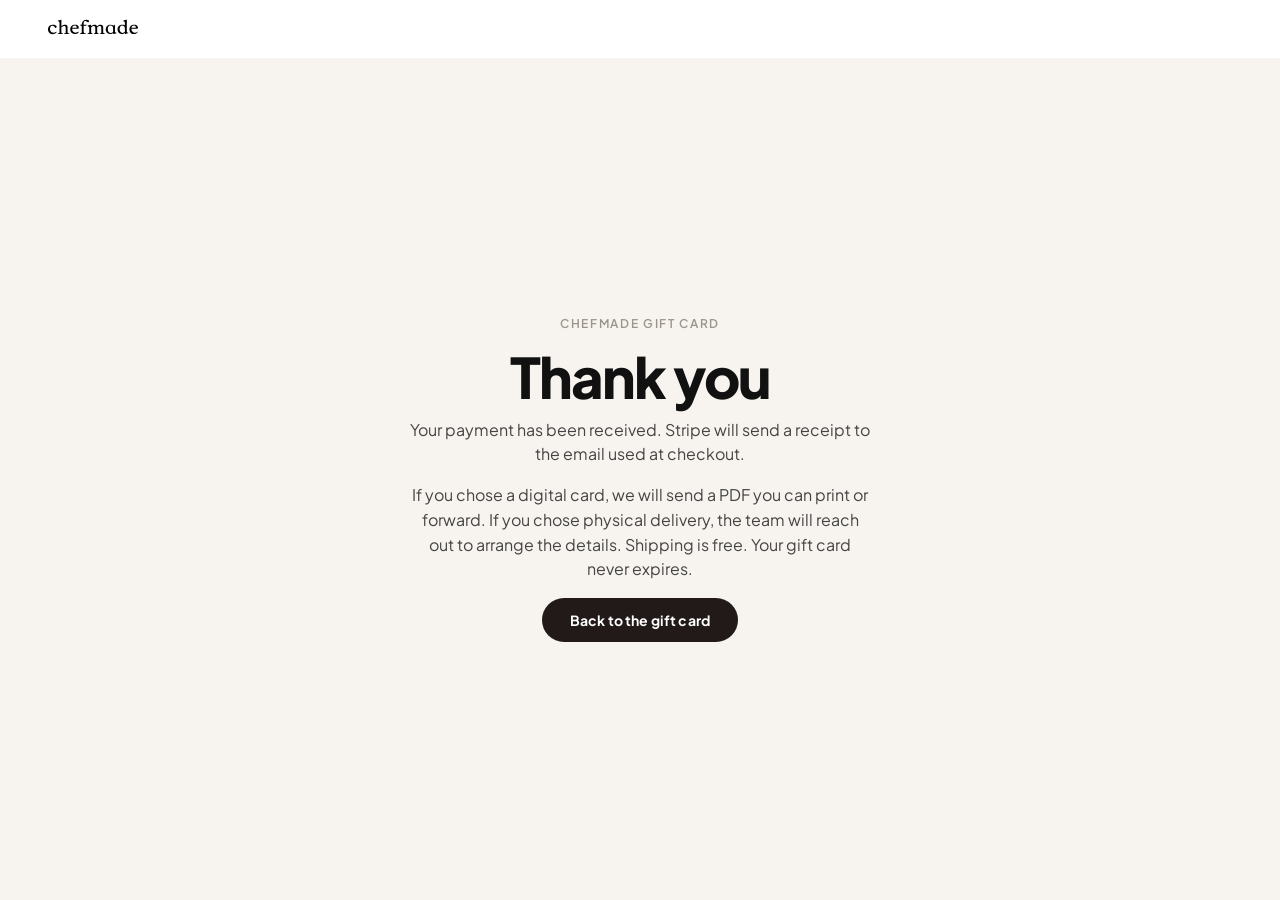
==== tak/index.html @ 8dfdbf33 "Initial Chefmade gift card static site" ====
<!DOCTYPE html>
<html lang="en">
<head>
  <meta charset="utf-8">
  <meta name="viewport" content="width=device-width, initial-scale=1">
  <title>Thank you — Chefmade Gift Card</title>
  <link rel="icon" type="image/png" sizes="32x32" href="/assets/img/favicon-32x32.png">
  <link rel="apple-touch-icon" href="/assets/img/apple-touch-icon.png">
  <link rel="preconnect" href="https://fonts.googleapis.com">
  <link rel="preconnect" href="https://fonts.gstatic.com" crossorigin>
  <link href="https://fonts.googleapis.com/css2?family=Plus+Jakarta+Sans:wght@400;700;800&display=swap" rel="stylesheet">
  <link rel="stylesheet" href="/css/style.css">
</head>
<body class="thanks">
  <header class="site-header">
    <a class="logo" href="/" aria-label="Chefmade">
      <img src="/assets/img/logo_black.svg" alt="chefmade">
    </a>
  </header>
  <main class="thanks-body">
    <div>
      <div class="preview-label">CHEFMADE GIFT CARD</div>
      <h1>Thank you</h1>
      <p>Your payment has been received. Stripe will send a receipt to the email used at checkout.</p>
      <p>If you chose a digital card, we will send a PDF you can print or forward. If you chose physical delivery, the team will reach out to arrange the details. Shipping is free. Your gift card never expires.</p>
      <a class="btn btn-dark" href="/">Back to the gift card</a>
    </div>
  </main>
</body>
</html>
---- css/style.css ----
:root {
  --black: #000000;
  --ink: #111111;
  --brown: #221a19;
  --cream: #f7f3ee;
  --white: #ffffff;
  --panel: #f2f2f1;
  --muted: #6b6b6b;
  --muted-2: #8a8a8a;
  --line: #e7e2db;
  --gold: #c8a448;
  --gold-text: #c9a24a;
  --gold-soft: #f6f0e4;
  --tip: #f3eee6;
  --green-a: #577f67;
  --green-b: #097032;
  --trust: #00b67a;
  --shadow: 0 18px 40px rgba(0, 0, 0, 0.18);
  --radius: 22px;
  --radius-sm: 14px;
  --max: 1120px;
  --font: "Plus Jakarta Sans", "Helvetica Neue", Helvetica, Arial, sans-serif;
}

* { box-sizing: border-box; }
html { scroll-behavior: smooth; }
body {
  margin: 0;
  font-family: var(--font);
  color: var(--ink);
  background: var(--white);
  -webkit-font-smoothing: antialiased;
  text-rendering: optimizeLegibility;
}
img { max-width: 100%; height: auto; display: block; }
a { color: inherit; }
button, input, textarea { font: inherit; color: inherit; }
h1, h2, h3 { margin: 0; font-weight: 800; letter-spacing: -0.035em; line-height: 1.05; }

.site-header {
  background: var(--white);
  padding: 18px 24px;
}
.site-header .logo { display: inline-block; }
.site-header .logo img { height: 18px; width: auto; }

/* Hero */
.hero {
  background: var(--black);
  color: var(--white);
  overflow: hidden;
}
.hero-inner {
  max-width: 1280px;
  margin: 0 auto;
  padding: 56px 24px 0;
  display: grid;
  gap: 32px;
}
.hero-copy { max-width: 520px; position: relative; z-index: 2; }
.hero-copy h1 {
  font-size: clamp(40px, 8vw, 72px);
  font-weight: 800;
  letter-spacing: -0.04em;
}
.hero-copy .lede {
  margin: 22px 0 28px;
  max-width: 420px;
  font-size: 16px;
  line-height: 1.5;
  color: #d8d8d8;
  font-weight: 400;
  letter-spacing: 0;
}
.hero-visual { margin: 0 -24px -20px auto; max-width: 720px; }
.hero-visual img { width: 100%; }

.btn {
  display: inline-flex;
  align-items: center;
  justify-content: center;
  border: 0;
  cursor: pointer;
  text-decoration: none;
  font-weight: 700;
  letter-spacing: 0.01em;
  border-radius: 999px;
  padding: 13px 28px;
  font-size: 14px;
}
.btn:disabled { opacity: 0.45; cursor: not-allowed; }
.btn-green {
  color: var(--white);
  background: linear-gradient(90deg, var(--green-a), var(--green-b));
}
.btn-dark {
  color: var(--white);
  background: var(--brown);
}
.btn-wide { width: 100%; max-width: 520px; padding: 18px 28px; font-size: 16px; }

.features {
  list-style: none;
  margin: 28px auto 0;
  padding: 40px 24px 72px;
  max-width: 1100px;
  display: grid;
  grid-template-columns: 1fr;
  gap: 36px;
  text-align: center;
  color: var(--white);
}
.features li { display: flex; flex-direction: column; align-items: center; gap: 16px; }
.feature-icon {
  width: 104px;
  height: 104px;
  display: block;
}
.feature-icon img { width: 100%; height: 100%; }
.features h3 {
  font-size: 24px;
  letter-spacing: -0.03em;
  font-weight: 800;
}

/* Business + FAQ */
.section { padding: 72px 24px; }
.section-inner { max-width: var(--max); margin: 0 auto; }
.business-panel {
  background: var(--panel);
  border-radius: 28px;
  padding: 48px 32px;
  display: grid;
  gap: 32px;
  align-items: center;
}
.business-copy h2 { font-size: clamp(36px, 6vw, 56px); max-width: 11ch; }
.business-copy p {
  margin: 18px 0 28px;
  max-width: 360px;
  color: #333;
  line-height: 1.5;
}
.business-visual { display: flex; justify-content: center; }
.business-visual img { width: min(100%, 460px); }

.faq { padding-top: 24px; }
.faq h2 { text-align: center; font-size: clamp(32px, 5vw, 48px); margin-bottom: 36px; }
.faq-list { max-width: 760px; margin: 0 auto; }
.faq-item { border-bottom: 1px solid #ececec; }
.faq-item button {
  width: 100%;
  background: none;
  border: 0;
  text-align: left;
  padding: 20px 28px 20px 0;
  font-size: 15px;
  cursor: pointer;
  position: relative;
  font-weight: 400;
}
.faq-item button::after {
  content: "";
  position: absolute;
  right: 0;
  top: 50%;
  width: 8px;
  height: 8px;
  border-right: 1.5px solid #111;
  border-bottom: 1.5px solid #111;
  transform: translateY(-70%) rotate(45deg);
  transition: transform 0.2s ease;
}
.faq-item.is-open button::after { transform: translateY(-20%) rotate(225deg); }
.faq-item .faq-a {
  display: none;
  padding: 0 8px 20px 0;
  color: #444;
  line-height: 1.55;
  font-size: 15px;
}
.faq-item.is-open .faq-a { display: block; }

/* Checkout */
.checkout {
  background: var(--cream);
  padding: 64px 20px 96px;
}
.checkout-intro { text-align: center; margin-bottom: 36px; }
.checkout-intro h2 { font-size: clamp(32px, 5vw, 52px); }
.checkout-intro p { color: var(--muted); margin: 10px 0 0; }
.checkout-layout {
  max-width: 1180px;
  margin: 0 auto;
  display: flex;
  flex-direction: column;
  gap: 32px;
}
.preview-col { order: -1; }
.steps { display: grid; gap: 22px; }
.card {
  background: #fbfaf7;
  border: 1px solid rgba(200, 164, 72, 0.35);
  border-radius: var(--radius);
  padding: 26px 22px 24px;
  box-shadow: 0 1px 0 rgba(255, 255, 255, 0.7);
}
.step-title {
  display: flex;
  align-items: center;
  gap: 12px;
  margin-bottom: 18px;
}
.step-num {
  width: 32px;
  height: 32px;
  border-radius: 50%;
  background: var(--black);
  color: var(--white);
  display: grid;
  place-items: center;
  font-weight: 700;
  font-size: 14px;
  flex: 0 0 auto;
}
.step-title h3 { font-size: 22px; }

.path-grid, .delivery-grid {
  display: grid;
  grid-template-columns: 1fr 1fr;
  gap: 12px;
}
.path-card, .delivery-card {
  position: relative;
  border: 1px solid #e4e0d8;
  background: var(--white);
  border-radius: 16px;
  padding: 18px 14px 16px;
  cursor: pointer;
  min-height: 138px;
}
.path-card.is-selected, .delivery-card.is-selected {
  background: var(--gold-soft);
  border-color: var(--gold);
}
.path-card input, .delivery-card input {
  position: absolute;
  top: 14px;
  right: 14px;
  appearance: none;
  width: 16px;
  height: 16px;
  border: 1.5px solid #cfc8bc;
  border-radius: 50%;
  margin: 0;
}
.path-card.is-selected input, .delivery-card.is-selected input {
  border-color: var(--gold);
  background: radial-gradient(circle, var(--gold) 0 5px, transparent 6px);
}
.path-icon, .delivery-icon {
  width: 36px;
  height: 36px;
  border-radius: 10px;
  background: #111;
  color: #fff;
  display: grid;
  place-items: center;
  margin-bottom: 12px;
}
.path-card:not(.is-selected) .path-icon,
.delivery-card:not(.is-selected) .delivery-icon { background: #cfc6bb; }
.path-card h4, .delivery-card h4 { margin: 0 0 4px; font-size: 15px; letter-spacing: -0.02em; }
.path-card p, .delivery-card p { margin: 0; font-size: 12px; color: var(--muted); line-height: 1.4; }

.chip-row { display: grid; grid-template-columns: 1fr 1fr; gap: 10px; margin-top: 16px; }
.chip, .custom-amount-btn {
  background: var(--white);
  border: 1.5px solid #111;
  border-radius: 12px;
  padding: 12px 10px;
  font-weight: 700;
  cursor: pointer;
}
.chip.is-selected, .custom-amount-btn.is-on { border-color: var(--gold); }
.custom-field { margin-top: 10px; }
.hint {
  margin-top: 14px;
  background: var(--tip);
  border-radius: 12px;
  padding: 12px 14px;
  font-size: 12px;
  color: #555;
  line-height: 1.45;
  display: flex;
  gap: 8px;
  align-items: flex-start;
}

.field { margin-top: 14px; }
.field-label, .sub-label {
  display: block;
  font-size: 13px;
  font-weight: 700;
  margin-bottom: 8px;
}
.input, textarea.input {
  width: 100%;
  border: 1.5px solid #1a1a1a;
  border-radius: 12px;
  padding: 14px 14px 12px;
  background: var(--white);
  outline: none;
}
.input:focus, textarea.input:focus { border-color: var(--gold); }
.floating { position: relative; }
.floating label {
  position: absolute;
  left: 14px;
  top: 8px;
  font-size: 11px;
  color: #666;
  font-weight: 600;
}
.floating .input { padding-top: 24px; padding-bottom: 10px; }
textarea.input { min-height: 110px; resize: vertical; }
.char-count { text-align: right; font-size: 11px; color: #9a9a9a; margin-top: 4px; }

.guest-row {
  display: flex;
  align-items: center;
  border: 1.5px solid #1a1a1a;
  border-radius: 12px;
  background: var(--white);
  padding: 8px 10px 8px 16px;
}
.guest-row span { flex: 1; font-weight: 500; }
.stepper { display: flex; align-items: center; gap: 8px; }
.stepper button {
  width: 32px;
  height: 32px;
  border-radius: 50%;
  border: 1.5px solid #111;
  background: var(--white);
  cursor: pointer;
  font-size: 18px;
  line-height: 1;
  display: grid;
  place-items: center;
}
.stepper button.inc { background: var(--black); color: var(--white); border-color: var(--black); }
.stepper button:disabled { opacity: 0.35; cursor: not-allowed; }
.stepper strong { min-width: 1.2em; text-align: center; }

.style-list { display: grid; gap: 10px; }
.style-row {
  display: flex;
  align-items: center;
  gap: 12px;
  border: 1.5px solid #1a1a1a;
  border-radius: 12px;
  background: var(--white);
  padding: 12px 14px;
  cursor: pointer;
}
.style-row.is-selected { border-color: var(--gold); }
.style-row input { display: none; }
.style-name { flex: 1; font-weight: 800; font-size: 15px; }
.style-price { text-align: right; }
.style-price .pp { display: block; font-weight: 800; font-size: 14px; }
.style-price .tot { display: block; font-size: 11px; color: #9a9a9a; }

.pay-wrap { display: flex; flex-direction: column; align-items: center; margin-top: 8px; }
.assurances {
  display: flex;
  flex-wrap: wrap;
  justify-content: center;
  gap: 18px 24px;
  margin-top: 16px;
  font-size: 13px;
  color: #555;
  align-items: center;
}
.assurances .tp { color: var(--ink); font-weight: 700; display: inline-flex; align-items: center; gap: 6px; }
.star { color: var(--trust); font-size: 16px; }

/* Preview card */
.preview-col { }
.preview-label {
  font-size: 12px;
  letter-spacing: 0.14em;
  color: #9a958c;
  font-weight: 600;
  margin-bottom: 12px;
}
.gift-card {
  background: #0a0a0a;
  color: var(--white);
  border-radius: 18px;
  padding: 22px 22px 20px;
  min-height: 230px;
  position: relative;
  box-shadow: var(--shadow);
  border: 3px solid #0a0a0a;
  outline: 1px solid var(--gold);
  outline-offset: -6px;
  display: flex;
  flex-direction: column;
  justify-content: space-between;
  overflow: hidden;
}
.gc-top { display: flex; justify-content: space-between; align-items: flex-start; gap: 12px; }
.gc-logo img { height: 16px; width: auto; }
.gc-kicker {
  margin-top: 6px;
  color: var(--gold-text);
  font-size: 11px;
  letter-spacing: 0.12em;
  font-weight: 700;
}
.gc-leaf { width: 92px; height: auto; margin-right: 8px; margin-top: 4px; }
.gc-amount {
  position: absolute;
  right: 24px;
  top: 54%;
  transform: translateY(-120%);
  font-size: 28px;
  font-weight: 800;
  letter-spacing: -0.03em;
}
.gc-meta {
  position: absolute;
  right: 24px;
  top: 54%;
  transform: translateY(-10%);
  font-size: 11px;
  color: #cfcfcf;
  text-align: right;
  max-width: 46%;
  line-height: 1.3;
}
.gc-bottom { display: flex; justify-content: space-between; align-items: flex-end; gap: 16px; margin-top: 64px; }
.gc-for-label { font-size: 10px; letter-spacing: 0.12em; color: #9a9a9a; }
.gc-for-name { color: var(--gold-text); font-size: 20px; font-weight: 700; letter-spacing: -0.02em; margin-top: 4px; }
.gc-msg { font-size: 12px; font-style: italic; color: #ddd; max-width: 48%; text-align: right; line-height: 1.45; letter-spacing: 0.01em; }

/* Dialog + thank you */
dialog {
  border: 0;
  border-radius: 20px;
  padding: 28px 24px;
  width: min(92vw, 480px);
  font-size: 15px;
  line-height: 1.5;
  box-shadow: var(--shadow);
}
dialog::backdrop { background: rgba(0, 0, 0, 0.45); }
dialog h3 { font-size: 22px; margin-bottom: 10px; }
dialog .summary { display: grid; grid-template-columns: 110px 1fr; gap: 6px 12px; margin: 16px 0; }
dialog .summary dt { color: var(--muted); font-weight: 600; }
dialog .summary dd { margin: 0; }
dialog .fine { color: var(--muted); font-size: 13px; }
dialog .btn { margin-top: 8px; }

.thanks {
  min-height: 100vh;
  background: var(--cream);
  display: flex;
  flex-direction: column;
}
.thanks-body {
  flex: 1;
  display: grid;
  place-items: center;
  padding: 48px 24px;
  text-align: center;
}
.thanks-body h1 { font-size: clamp(36px, 6vw, 56px); margin: 16px 0 12px; }
.thanks-body p { max-width: 460px; margin: 0 auto 16px; color: #444; line-height: 1.55; }

@media (min-width: 800px) {
  .hero-inner {
    grid-template-columns: 0.9fr 1.15fr;
    align-items: center;
    padding: 28px 0 0 64px;
    min-height: 620px;
  }
  .hero-visual { margin: 20px 0 -48px 0; max-width: none; }
  .hero-visual img { width: 124%; max-width: none; margin-left: -6%; }
  .features { grid-template-columns: repeat(3, 1fr); padding-top: 12px; padding-bottom: 80px; }
  .business-panel { grid-template-columns: 1fr 1fr; padding: 56px 48px; }
  .checkout-layout { display: grid; grid-template-columns: 1.05fr 0.85fr; align-items: start; }
  .preview-col { order: 0; position: sticky; top: 28px; padding-top: 8px; }
  .chip-row { grid-template-columns: repeat(4, 1fr); }
  .site-header { padding: 18px 48px; }
}

@media (max-width: 799px) {
  .path-grid, .delivery-grid { grid-template-columns: 1fr; }
  .gc-amount { font-size: 24px; }
}
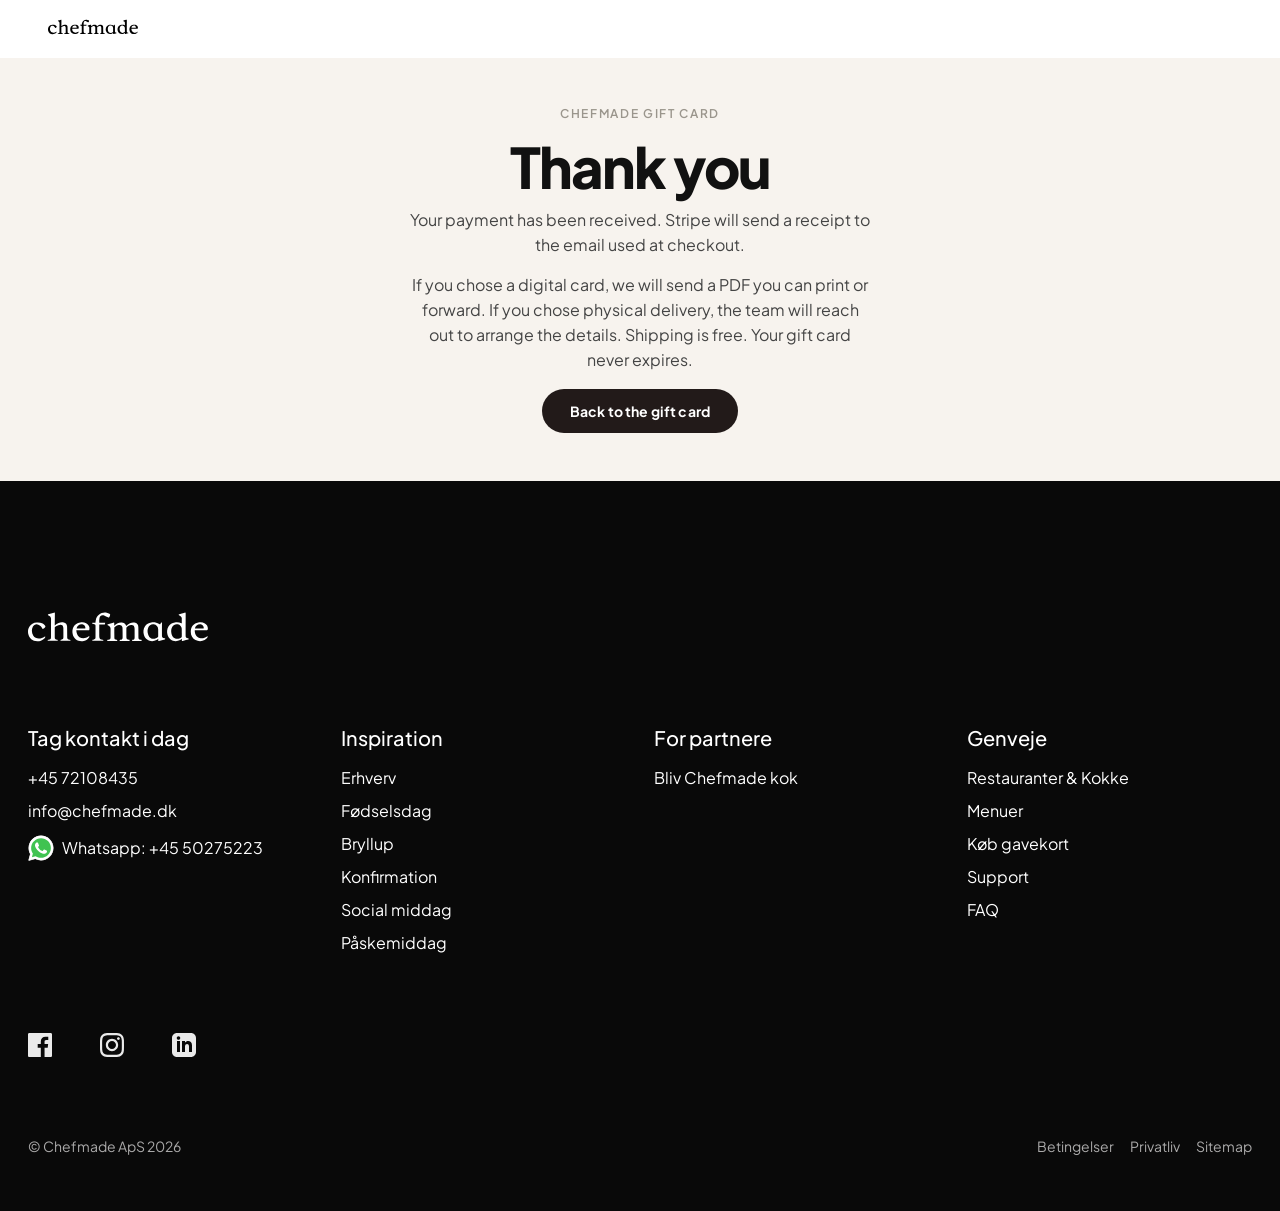
==== commit 6ddabb25: "Update gift-card site: hero, FAQ, form, footer, and order email Show the full hero image, add How it" ====
--- a/tak/index.html
+++ b/tak/index.html
@@ -13,7 +13,7 @@
 </head>
 <body class="thanks">
   <header class="site-header">
-    <a class="logo" href="/" aria-label="Chefmade">
+    <a class="logo" href="https://chefmade.dk" target="_blank" rel="noopener noreferrer" aria-label="Chefmade">
       <img src="/assets/img/logo_black.svg" alt="chefmade">
     </a>
   </header>
@@ -26,5 +26,78 @@
       <a class="btn btn-dark" href="/">Back to the gift card</a>
     </div>
   </main>
+  <footer class="site-footer">
+    <div class="footer-inner">
+      <a class="footer-logo" href="https://chefmade.dk" target="_blank" rel="noopener noreferrer" aria-label="Chefmade">
+        <img src="/assets/img/logo_white.svg" alt="Chefmade Logo">
+      </a>
+      <div class="footer-cols">
+        <div class="footer-col">
+          <h4>Tag kontakt i dag</h4>
+          <ul>
+            <li><a href="tel:+4572108435">+45 72108435</a></li>
+            <li><a href="mailto:info@chefmade.dk">info@chefmade.dk</a></li>
+            <li>
+              <a class="footer-wa" href="https://wa.me/+4550275223" target="_blank" rel="noopener noreferrer">
+                <img src="/assets/icons/whatsapp.svg" width="30" height="30" alt="">
+                Whatsapp: +45 50275223
+              </a>
+            </li>
+          </ul>
+        </div>
+        <div class="footer-col">
+          <h4>Inspiration</h4>
+          <ul>
+            <li><a href="https://chefmade.dk/blog/chefmade-erhverv">Erhverv</a></li>
+            <li><a href="https://chefmade.dk/blog/mad-til-fodselsdag">Fødselsdag</a></li>
+            <li><a href="https://chefmade.dk/blog/bryllup">Bryllup</a></li>
+            <li><a href="https://chefmade.dk/blog/konfirmation">Konfirmation</a></li>
+            <li><a href="https://chefmade.dk/blog/social-dining">Social middag</a></li>
+            <li><a href="https://chefmade.dk/blog/paskefrokost">Påskemiddag</a></li>
+          </ul>
+        </div>
+        <div class="footer-col">
+          <h4>For partnere</h4>
+          <ul>
+            <li><a href="https://docs.google.com/forms/d/e/1FAIpQLScvIcBpb3Ur71UTCUILKPB5Z2dgU7etcDFHw41l5A6JSKHHfQ/viewform" target="_blank" rel="noopener noreferrer">Bliv Chefmade kok</a></li>
+          </ul>
+        </div>
+        <div class="footer-col">
+          <h4>Genveje</h4>
+          <ul>
+            <li><a href="https://chefmade.dk/private-dining">Restauranter &amp; Kokke</a></li>
+            <li><a href="https://chefmade.dk/lej-en-kok">Menuer</a></li>
+            <li><a href="https://chefmade.dk/gavekort">Køb gavekort</a></li>
+            <li><a href="https://chefmade.dk/customer-ticket-list/">Support</a></li>
+            <li><a href="https://chefmade.dk/faq/">FAQ</a></li>
+          </ul>
+        </div>
+      </div>
+      <div class="footer-social">
+        <a href="https://www.facebook.com/chefmadeDK" target="_blank" rel="noopener noreferrer" aria-label="Facebook">
+          <svg width="24" height="24" fill="currentColor" stroke="none" viewBox="0 0 24 24" aria-hidden="true"><path d="M22.675 0h-21.35c-.732 0-1.325.593-1.325 1.325v21.351c0 .731.593 1.324 1.325 1.324h11.495v-9.294h-3.128v-3.622h3.128v-2.671c0-3.1 1.893-4.788 4.659-4.788 1.325 0 2.463.099 2.795.143v3.24l-1.918.001c-1.504 0-1.795.715-1.795 1.763v2.313h3.587l-.467 3.622h-3.12v9.293h6.116c.73 0 1.323-.593 1.323-1.325v-21.35c0-.732-.593-1.325-1.325-1.325z"/></svg>
+        </a>
+        <a href="https://www.instagram.com/trychefmade/" target="_blank" rel="noopener noreferrer" aria-label="Instagram">
+          <svg width="24" height="24" fill="currentColor" stroke="none" viewBox="0 0 24 24" aria-hidden="true"><path d="M12 2.163c3.204 0 3.584.012 4.85.07 3.252.148 4.771 1.691 4.919 4.919.058 1.265.069 1.645.069 4.849 0 3.205-.012 3.584-.069 4.849-.149 3.225-1.664 4.771-4.919 4.919-1.266.058-1.644.07-4.85.07-3.204 0-3.584-.012-4.849-.07-3.26-.149-4.771-1.699-4.919-4.92-.058-1.265-.07-1.644-.07-4.849 0-3.204.013-3.583.07-4.849.149-3.227 1.664-4.771 4.919-4.919 1.266.057 1.645.069 4.849.069zm0-2.163c-3.259 0-3.667.014-4.947.072-4.358.2-6.78 2.618-6.98 6.98-.059 1.281-.073 1.689-.073 4.948 0 3.259.014 3.668.072 4.948.2 4.358 2.618 6.78 6.98 6.98 1.281.058 1.689.072 4.948.072 3.259 0 3.668-.014 4.948-.072 4.354-.2 6.782-2.618 6.979-6.98.059-1.28.073-1.689.073-4.948 0-3.259-.014-3.667-.072-4.947-.196-4.354-2.617-6.78-6.979-6.98-1.281-.059-1.69-.073-4.949-.073zm0 5.838c-3.403 0-6.162 2.759-6.162 6.162s2.759 6.163 6.162 6.163 6.162-2.759 6.162-6.163c0-3.403-2.759-6.162-6.162-6.162zm0 10.162c-2.209 0-4-1.79-4-4 0-2.209 1.791-4 4-4s4 1.791 4 4c0 2.21-1.791 4-4 4zm6.406-11.845c-.796 0-1.441.645-1.441 1.44s.645 1.44 1.441 1.44c.795 0 1.439-.645 1.439-1.44s-.644-1.44-1.439-1.44z"/></svg>
+        </a>
+        <a href="https://www.linkedin.com/company/chefmadedk/" target="_blank" rel="noopener noreferrer" aria-label="LinkedIn">
+          <svg width="24" height="24" fill="currentColor" stroke="none" viewBox="0 0 24 24" aria-hidden="true"><path d="M19 0h-14c-2.761 0-5 2.239-5 5v14c0 2.761 2.239 5 5 5h14c2.762 0 5-2.239 5-5v-14c0-2.761-2.238-5-5-5zm-11 19h-3v-11h3v11zm-1.5-12.268c-.966 0-1.75-.79-1.75-1.764s.784-1.764 1.75-1.764 1.75.79 1.75 1.764-.783 1.764-1.75 1.764zm13.5 12.268h-3v-5.604c0-3.368-4-3.113-4 0v5.604h-3v-11h3v1.765c1.396-2.586 7-2.777 7 2.476v6.759z"/></svg>
+        </a>
+      </div>
+      <div class="footer-legal">
+        <p>&copy; Chefmade ApS <span data-year>2026</span></p>
+        <div class="footer-legal-links">
+          <a href="https://chefmade.dk/terms">Betingelser</a>
+          <a href="https://chefmade.dk/privacy">Privatliv</a>
+          <a href="https://chefmade.dk/sitemap.xml">Sitemap</a>
+        </div>
+      </div>
+    </div>
+  </footer>
+  <script>
+    document.querySelectorAll("[data-year]").forEach(function (el) {
+      el.textContent = String(new Date().getFullYear());
+    });
+  </script>
 </body>
 </html>
--- a/css/style.css
+++ b/css/style.css
@@ -53,9 +53,10 @@
 .hero-inner {
   max-width: 1280px;
   margin: 0 auto;
-  padding: 56px 24px 0;
-  display: grid;
-  gap: 32px;
+  padding: 48px 24px 0;
+  display: grid;
+  gap: 24px;
+  align-items: end;
 }
 .hero-copy { max-width: 520px; position: relative; z-index: 2; }
 .hero-copy h1 {
@@ -72,8 +73,61 @@
   font-weight: 400;
   letter-spacing: 0;
 }
-.hero-visual { margin: 0 -24px -20px auto; max-width: 720px; }
-.hero-visual img { width: 100%; }
+.hero-cta {
+  display: flex;
+  flex-wrap: wrap;
+  align-items: center;
+  gap: 16px 28px;
+}
+.hero-how {
+  color: var(--white);
+  font-weight: 600;
+  font-size: 15px;
+  text-decoration: underline;
+  text-underline-offset: 4px;
+  text-decoration-thickness: 1px;
+}
+.hero-how:hover { opacity: 0.8; }
+.hero-tp {
+  display: inline-flex;
+  align-items: center;
+  gap: 10px;
+  margin-top: 18px;
+  color: var(--white);
+  text-decoration: none;
+  font-size: 13px;
+  font-weight: 600;
+  letter-spacing: 0.01em;
+}
+.hero-tp:hover { opacity: 0.85; }
+.hero-tp strong { font-weight: 700; }
+.tp-stars { display: inline-flex; gap: 2px; }
+.tp-stars span {
+  width: 16px;
+  height: 16px;
+  background: var(--trust);
+  border-radius: 2px;
+  display: grid;
+  place-items: center;
+}
+.tp-stars span::before {
+  content: "★";
+  color: #fff;
+  font-size: 11px;
+  line-height: 1;
+}
+.hero-visual {
+  margin: 0 auto;
+  max-width: 720px;
+  width: 100%;
+}
+.hero-visual img {
+  width: 100%;
+  height: auto;
+  object-fit: contain;
+  object-position: center bottom;
+  display: block;
+}
 
 .btn {
   display: inline-flex;
@@ -101,26 +155,41 @@
 
 .features {
   list-style: none;
-  margin: 28px auto 0;
+  margin: 0 auto;
   padding: 40px 24px 72px;
   max-width: 1100px;
   display: grid;
   grid-template-columns: 1fr;
-  gap: 36px;
+  gap: 36px 24px;
   text-align: center;
   color: var(--white);
-}
-.features li { display: flex; flex-direction: column; align-items: center; gap: 16px; }
+  border-top: 1px solid rgba(200, 164, 72, 0.4);
+}
+.features li { display: flex; flex-direction: column; align-items: center; gap: 14px; }
 .feature-icon {
-  width: 104px;
-  height: 104px;
-  display: block;
-}
-.feature-icon img { width: 100%; height: 100%; }
+  width: 72px;
+  height: 72px;
+  display: grid;
+  place-items: center;
+  border: 1.5px solid var(--gold);
+  border-radius: 50%;
+  color: var(--gold);
+  flex: 0 0 auto;
+}
+.feature-icon svg { width: 28px; height: 28px; }
 .features h3 {
   font-size: 24px;
   letter-spacing: -0.03em;
   font-weight: 800;
+}
+.features p {
+  margin: 0;
+  max-width: 260px;
+  font-size: 14px;
+  line-height: 1.45;
+  font-weight: 400;
+  letter-spacing: 0;
+  color: #c0c0c0;
 }
 
 /* Business + FAQ */
@@ -323,7 +392,7 @@
   font-weight: 600;
 }
 .floating .input { padding-top: 24px; padding-bottom: 10px; }
-textarea.input { min-height: 110px; resize: vertical; }
+textarea.input { min-height: 88px; resize: vertical; }
 .char-count { text-align: right; font-size: 11px; color: #9a9a9a; margin-top: 4px; }
 
 .guest-row {
@@ -481,13 +550,12 @@
 @media (min-width: 800px) {
   .hero-inner {
     grid-template-columns: 0.9fr 1.15fr;
-    align-items: center;
-    padding: 28px 0 0 64px;
-    min-height: 620px;
+    align-items: end;
+    padding: 36px 24px 0 64px;
   }
-  .hero-visual { margin: 20px 0 -48px 0; max-width: none; }
-  .hero-visual img { width: 124%; max-width: none; margin-left: -6%; }
-  .features { grid-template-columns: repeat(3, 1fr); padding-top: 12px; padding-bottom: 80px; }
+  .hero-visual { margin: 0 0 0 auto; max-width: none; width: 100%; }
+  .hero-visual img { width: 100%; max-width: none; margin: 0; }
+  .features { grid-template-columns: repeat(3, 1fr); padding: 48px 24px 80px; }
   .business-panel { grid-template-columns: 1fr 1fr; padding: 56px 48px; }
   .checkout-layout { display: grid; grid-template-columns: 1.05fr 0.85fr; align-items: start; }
   .preview-col { order: 0; position: sticky; top: 28px; padding-top: 8px; }
@@ -499,3 +567,108 @@
   .path-grid, .delivery-grid { grid-template-columns: 1fr; }
   .gc-amount { font-size: 24px; }
 }
+
+/* Footer — recreated from chefmade.dk */
+.site-footer {
+  background: #090909;
+  color: #fff;
+  padding: 96px 16px 48px;
+}
+.footer-inner {
+  max-width: 1536px;
+  margin: 0 auto;
+  display: flex;
+  flex-direction: column;
+  gap: 80px;
+  padding: 0 4px;
+}
+.footer-logo { display: inline-block; width: fit-content; }
+.footer-logo img { height: 24px; width: auto; }
+.footer-cols {
+  display: grid;
+  grid-template-columns: 1fr;
+  gap: 28px;
+  color: #fff;
+}
+.footer-col h4 {
+  margin: 0 0 16px;
+  font-size: 20px;
+  font-weight: 500;
+  letter-spacing: 0;
+  line-height: 1.3;
+}
+.footer-col ul {
+  list-style: none;
+  margin: 0;
+  padding: 0;
+  display: grid;
+  gap: 12px;
+}
+.footer-col a {
+  color: #fff;
+  text-decoration: none;
+  font-weight: 400;
+  font-size: 16px;
+}
+.footer-col a:hover { text-decoration: underline; }
+.footer-wa {
+  display: inline-flex;
+  align-items: center;
+  gap: 6px;
+}
+.footer-wa img {
+  width: 30px;
+  height: 30px;
+  margin-left: -2px;
+  flex: 0 0 auto;
+}
+.footer-social {
+  display: grid;
+  grid-template-columns: repeat(3, max-content);
+  gap: 48px;
+  max-width: 24rem;
+  color: #eaeaea;
+}
+.footer-social a { color: #eaeaea; display: inline-flex; }
+.footer-social a:hover { color: #fff; }
+.footer-legal {
+  display: flex;
+  flex-direction: column;
+  gap: 12px;
+  font-size: 14px;
+  color: #abaaaa;
+}
+.footer-legal p { margin: 0; }
+.footer-legal-links {
+  display: flex;
+  flex-direction: column;
+  align-items: flex-start;
+  gap: 8px;
+}
+.footer-legal-links a {
+  color: #abaaaa;
+  text-decoration: none;
+}
+.footer-legal-links a:hover { text-decoration: underline; }
+
+@media (min-width: 640px) {
+  .footer-cols { grid-template-columns: 1fr 1fr; }
+  .footer-logo img { height: 36px; }
+  .footer-legal {
+    flex-direction: row;
+    justify-content: space-between;
+    align-items: flex-end;
+  }
+  .footer-legal-links {
+    flex-direction: row;
+    align-items: center;
+    gap: 16px;
+  }
+}
+@media (min-width: 800px) {
+  .footer-cols { grid-template-columns: repeat(4, 1fr); }
+  .site-footer { padding: 128px 24px 56px; }
+}
+
+.thanks { background: var(--cream); }
+.thanks .site-footer { margin-top: auto; }
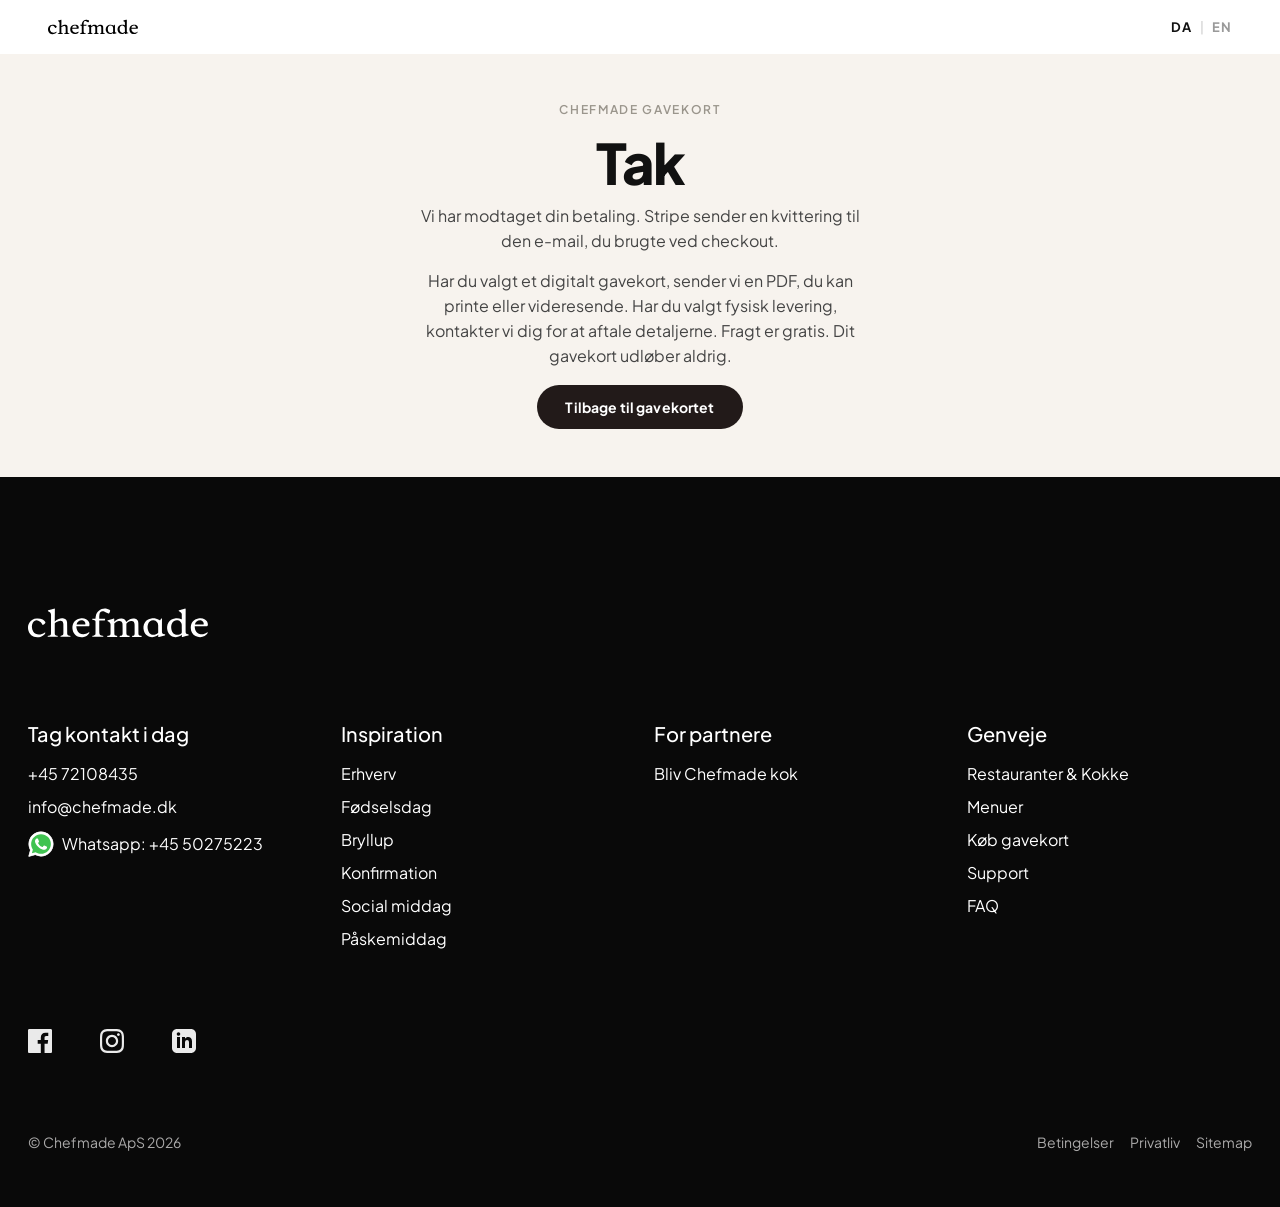
==== commit 33c59c08: "Replace hero and business photos and add Danish as the default language Use Konrad’s new GAVEKORT im" ====
--- a/tak/index.html
+++ b/tak/index.html
@@ -1,14 +1,24 @@
 <!DOCTYPE html>
-<html lang="en">
+<html lang="da">
 <head>
   <meta charset="utf-8">
   <meta name="viewport" content="width=device-width, initial-scale=1">
-  <title>Thank you — Chefmade Gift Card</title>
+  <title>Tak — Chefmade Gavekort</title>
   <link rel="icon" type="image/png" sizes="32x32" href="/assets/img/favicon-32x32.png">
   <link rel="apple-touch-icon" href="/assets/img/apple-touch-icon.png">
   <link rel="preconnect" href="https://fonts.googleapis.com">
   <link rel="preconnect" href="https://fonts.gstatic.com" crossorigin>
   <link href="https://fonts.googleapis.com/css2?family=Plus+Jakarta+Sans:wght@400;700;800&display=swap" rel="stylesheet">
+    <script>
+    (function () {
+      try {
+        var q = new URLSearchParams(location.search).get("lang");
+        var lang = (q === "en" || q === "da") ? q : (localStorage.getItem("gavekort-lang") || "da");
+        if (lang !== "da" && lang !== "en") lang = "da";
+        document.documentElement.lang = lang;
+      } catch (e) {}
+    })();
+  </script>
   <link rel="stylesheet" href="/css/style.css">
 </head>
 <body class="thanks">
@@ -16,14 +26,20 @@
     <a class="logo" href="https://chefmade.dk" target="_blank" rel="noopener noreferrer" aria-label="Chefmade">
       <img src="/assets/img/logo_black.svg" alt="chefmade">
     </a>
+    <nav class="lang-switch" data-i18n-aria="lang.label" aria-label="Sprog">
+      <a href="?lang=da" data-lang="da">DA</a>
+      <span class="lang-sep" aria-hidden="true">|</span>
+      <a href="?lang=en" data-lang="en">EN</a>
+    </nav>
+
   </header>
   <main class="thanks-body">
     <div>
-      <div class="preview-label">CHEFMADE GIFT CARD</div>
-      <h1>Thank you</h1>
-      <p>Your payment has been received. Stripe will send a receipt to the email used at checkout.</p>
-      <p>If you chose a digital card, we will send a PDF you can print or forward. If you chose physical delivery, the team will reach out to arrange the details. Shipping is free. Your gift card never expires.</p>
-      <a class="btn btn-dark" href="/">Back to the gift card</a>
+      <div class="preview-label" data-i18n="thanks.kicker">CHEFMADE GAVEKORT</div>
+      <h1 data-i18n="thanks.title">Tak</h1>
+      <p data-i18n="thanks.p1">Vi har modtaget din betaling. Stripe sender en kvittering til den e-mail, du brugte ved checkout.</p>
+      <p data-i18n="thanks.p2">Har du valgt et digitalt gavekort, sender vi en PDF, du kan printe eller videresende. Har du valgt fysisk levering, kontakter vi dig for at aftale detaljerne. Fragt er gratis. Dit gavekort udløber aldrig.</p>
+      <a class="btn btn-dark" href="/" data-i18n="thanks.back">Tilbage til gavekortet</a>
     </div>
   </main>
   <footer class="site-footer">
@@ -33,7 +49,7 @@
       </a>
       <div class="footer-cols">
         <div class="footer-col">
-          <h4>Tag kontakt i dag</h4>
+          <h4 data-i18n="footer.contact">Tag kontakt i dag</h4>
           <ul>
             <li><a href="tel:+4572108435">+45 72108435</a></li>
             <li><a href="mailto:info@chefmade.dk">info@chefmade.dk</a></li>
@@ -46,30 +62,30 @@
           </ul>
         </div>
         <div class="footer-col">
-          <h4>Inspiration</h4>
+          <h4 data-i18n="footer.inspiration">Inspiration</h4>
           <ul>
-            <li><a href="https://chefmade.dk/blog/chefmade-erhverv">Erhverv</a></li>
-            <li><a href="https://chefmade.dk/blog/mad-til-fodselsdag">Fødselsdag</a></li>
-            <li><a href="https://chefmade.dk/blog/bryllup">Bryllup</a></li>
-            <li><a href="https://chefmade.dk/blog/konfirmation">Konfirmation</a></li>
-            <li><a href="https://chefmade.dk/blog/social-dining">Social middag</a></li>
-            <li><a href="https://chefmade.dk/blog/paskefrokost">Påskemiddag</a></li>
+            <li><a href="https://chefmade.dk/blog/chefmade-erhverv" data-i18n="footer.erhverv">Erhverv</a></li>
+            <li><a href="https://chefmade.dk/blog/mad-til-fodselsdag" data-i18n="footer.birthday">Fødselsdag</a></li>
+            <li><a href="https://chefmade.dk/blog/bryllup" data-i18n="footer.wedding">Bryllup</a></li>
+            <li><a href="https://chefmade.dk/blog/konfirmation" data-i18n="footer.confirmation">Konfirmation</a></li>
+            <li><a href="https://chefmade.dk/blog/social-dining" data-i18n="footer.social">Social middag</a></li>
+            <li><a href="https://chefmade.dk/blog/paskefrokost" data-i18n="footer.easter">Påskemiddag</a></li>
           </ul>
         </div>
         <div class="footer-col">
-          <h4>For partnere</h4>
+          <h4 data-i18n="footer.partners">For partnere</h4>
           <ul>
-            <li><a href="https://docs.google.com/forms/d/e/1FAIpQLScvIcBpb3Ur71UTCUILKPB5Z2dgU7etcDFHw41l5A6JSKHHfQ/viewform" target="_blank" rel="noopener noreferrer">Bliv Chefmade kok</a></li>
+            <li><a href="https://docs.google.com/forms/d/e/1FAIpQLScvIcBpb3Ur71UTCUILKPB5Z2dgU7etcDFHw41l5A6JSKHHfQ/viewform" target="_blank" rel="noopener noreferrer" data-i18n="footer.becomeChef">Bliv Chefmade kok</a></li>
           </ul>
         </div>
         <div class="footer-col">
-          <h4>Genveje</h4>
+          <h4 data-i18n="footer.shortcuts">Genveje</h4>
           <ul>
-            <li><a href="https://chefmade.dk/private-dining">Restauranter &amp; Kokke</a></li>
-            <li><a href="https://chefmade.dk/lej-en-kok">Menuer</a></li>
-            <li><a href="https://chefmade.dk/gavekort">Køb gavekort</a></li>
-            <li><a href="https://chefmade.dk/customer-ticket-list/">Support</a></li>
-            <li><a href="https://chefmade.dk/faq/">FAQ</a></li>
+            <li><a href="https://chefmade.dk/private-dining" data-i18n="footer.restaurants">Restauranter &amp; Kokke</a></li>
+            <li><a href="https://chefmade.dk/lej-en-kok" data-i18n="footer.menus">Menuer</a></li>
+            <li><a href="https://chefmade.dk/gavekort" data-i18n="footer.buy">Køb gavekort</a></li>
+            <li><a href="https://chefmade.dk/customer-ticket-list/" data-i18n="footer.support">Support</a></li>
+            <li><a href="https://chefmade.dk/faq/" data-i18n="footer.faq">FAQ</a></li>
           </ul>
         </div>
       </div>
@@ -87,9 +103,9 @@
       <div class="footer-legal">
         <p>&copy; Chefmade ApS <span data-year>2026</span></p>
         <div class="footer-legal-links">
-          <a href="https://chefmade.dk/terms">Betingelser</a>
-          <a href="https://chefmade.dk/privacy">Privatliv</a>
-          <a href="https://chefmade.dk/sitemap.xml">Sitemap</a>
+          <a href="https://chefmade.dk/terms" data-i18n="footer.terms">Betingelser</a>
+          <a href="https://chefmade.dk/privacy" data-i18n="footer.privacy">Privatliv</a>
+          <a href="https://chefmade.dk/sitemap.xml" data-i18n="footer.sitemap">Sitemap</a>
         </div>
       </div>
     </div>
@@ -99,5 +115,6 @@
       el.textContent = String(new Date().getFullYear());
     });
   </script>
+  <script src="/js/i18n.js"></script>
 </body>
 </html>
--- a/css/style.css
+++ b/css/style.css
@@ -40,9 +40,28 @@
 .site-header {
   background: var(--white);
   padding: 18px 24px;
+  display: flex;
+  align-items: center;
+  justify-content: space-between;
+  gap: 16px;
 }
 .site-header .logo { display: inline-block; }
 .site-header .logo img { height: 18px; width: auto; }
+.lang-switch {
+  display: flex;
+  align-items: center;
+  gap: 8px;
+  font-size: 13px;
+  font-weight: 700;
+  letter-spacing: 0.06em;
+}
+.lang-switch a {
+  text-decoration: none;
+  color: #9a9a9a;
+}
+.lang-switch a.is-active { color: var(--ink); }
+.lang-switch a:hover { color: var(--ink); }
+.lang-sep { color: #c8c8c8; font-weight: 400; }
 
 /* Hero */
 .hero {
@@ -117,15 +136,18 @@
   line-height: 1;
 }
 .hero-visual {
-  margin: 0 auto;
-  max-width: 720px;
+  margin: 0;
   width: 100%;
+  display: flex;
+  justify-content: flex-end;
+  align-items: flex-end;
 }
 .hero-visual img {
   width: 100%;
+  max-width: 100%;
   height: auto;
   object-fit: contain;
-  object-position: center bottom;
+  object-position: right bottom;
   display: block;
 }
 
@@ -203,7 +225,7 @@
   gap: 32px;
   align-items: center;
 }
-.business-copy h2 { font-size: clamp(36px, 6vw, 56px); max-width: 11ch; }
+.business-copy h2 { font-size: clamp(36px, 6vw, 56px); max-width: 14ch; }
 .business-copy p {
   margin: 18px 0 28px;
   max-width: 360px;
@@ -549,12 +571,16 @@
 
 @media (min-width: 800px) {
   .hero-inner {
-    grid-template-columns: 0.9fr 1.15fr;
+    max-width: none;
+    width: 100%;
+    grid-template-columns: minmax(280px, 520px) minmax(0, 1fr);
     align-items: end;
-    padding: 36px 24px 0 64px;
+    padding: 40px 0 0 max(48px, calc((100vw - 1280px) / 2 + 64px));
+    gap: 16px 32px;
   }
-  .hero-visual { margin: 0 0 0 auto; max-width: none; width: 100%; }
-  .hero-visual img { width: 100%; max-width: none; margin: 0; }
+  .hero-copy { padding-bottom: 36px; }
+  .hero-visual { margin: 0; max-width: none; width: 100%; }
+  .hero-visual img { width: 100%; max-width: none; margin: 0; object-position: right bottom; }
   .features { grid-template-columns: repeat(3, 1fr); padding: 48px 24px 80px; }
   .business-panel { grid-template-columns: 1fr 1fr; padding: 56px 48px; }
   .checkout-layout { display: grid; grid-template-columns: 1.05fr 0.85fr; align-items: start; }
@@ -566,6 +592,8 @@
 @media (max-width: 799px) {
   .path-grid, .delivery-grid { grid-template-columns: 1fr; }
   .gc-amount { font-size: 24px; }
+  .hero-inner { padding-bottom: 8px; }
+  .hero-visual { margin: 0 -8px 0 auto; }
 }
 
 /* Footer — recreated from chefmade.dk */
